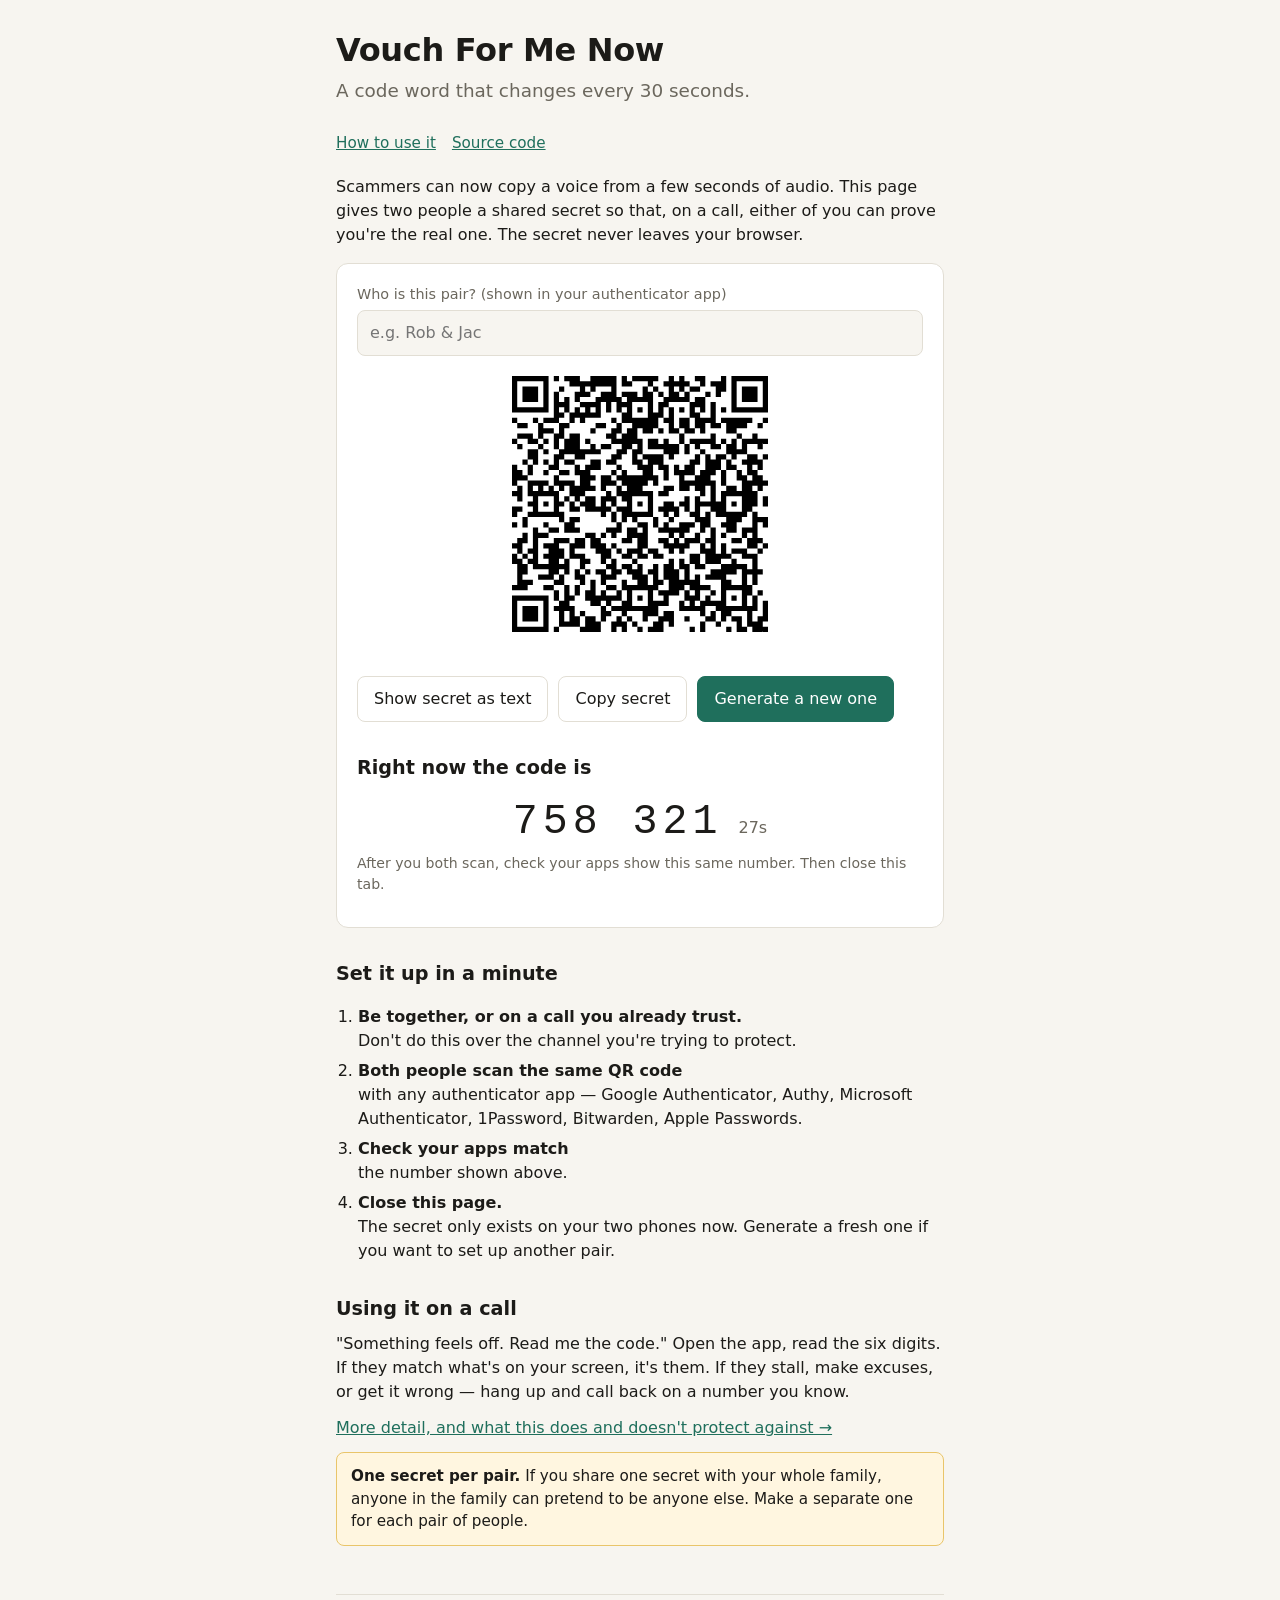
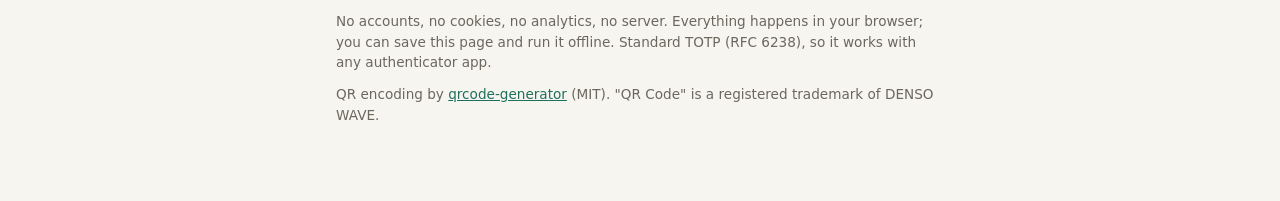
==== index.html @ cfa82a8f "Initial site: TOTP pair-code generator, how-to guide, security headers Static, no-backend generator " ====
<!doctype html>
<html lang="en">
<head>
<meta charset="utf-8">
<meta name="viewport" content="width=device-width, initial-scale=1">
<meta http-equiv="Content-Security-Policy" content="default-src 'none'; script-src 'self'; style-src 'self'; img-src 'self' data:; base-uri 'none'; form-action 'none'">
<meta name="referrer" content="no-referrer">
<meta name="description" content="A code word that changes every 30 seconds. Prove it's really you on a phone call, even if someone has cloned your voice.">
<title>Vouch For Me Now</title>
<link rel="stylesheet" href="style.css">
</head>
<body>
<main>
  <header>
    <h1>Vouch For Me Now</h1>
    <p class="tagline">A code word that changes every 30 seconds.</p>
  </header>

  <nav><a href="how-to-use.html">How to use it</a><a href="https://github.com/ilivewithian/vouchformenow">Source code</a></nav>

  <p>Scammers can now copy a voice from a few seconds of audio. This page gives two people a shared secret so that, on a call, either of you can prove you're the real one. The secret never leaves your browser.</p>

  <div id="unsupported" class="warn hidden">Your browser doesn't support the cryptography this page needs. Try a current version of Chrome, Firefox, Safari or Edge.</div>

  <section id="generator" class="panel">
    <label for="label">Who is this pair? (shown in your authenticator app)</label>
    <input type="text" id="label" placeholder="e.g. Rob & Jac" maxlength="40" autocomplete="off" spellcheck="false">

    <div class="qr-wrap" id="qr" aria-label="QR code containing the shared secret"></div>

    <div class="secret hidden" id="secret"></div>

    <div class="row">
      <button id="reveal">Show secret as text</button>
      <button id="copy">Copy secret</button>
      <button id="regen" class="primary">Generate a new one</button>
    </div>

    <h2>Right now the code is</h2>
    <div class="code-row">
      <span class="code" id="code">— —</span>
      <span class="countdown" id="countdown"></span>
    </div>
    <p class="small">After you both scan, check your apps show this same number. Then close this tab.</p>
  </section>

  <section>
    <h2>Set it up in a minute</h2>
    <ol class="steps">
      <li><strong>Be together, or on a call you already trust.</strong> Don't do this over the channel you're trying to protect.</li>
      <li><strong>Both people scan the same QR code</strong> with any authenticator app — Google Authenticator, Authy, Microsoft Authenticator, 1Password, Bitwarden, Apple Passwords.</li>
      <li><strong>Check your apps match</strong> the number shown above.</li>
      <li><strong>Close this page.</strong> The secret only exists on your two phones now. Generate a fresh one if you want to set up another pair.</li>
    </ol>
  </section>

  <section>
    <h2>Using it on a call</h2>
    <p>"Something feels off. Read me the code." Open the app, read the six digits. If they match what's on your screen, it's them. If they stall, make excuses, or get it wrong — hang up and call back on a number you know.</p>
    <p><a href="how-to-use.html">More detail, and what this does and doesn't protect against →</a></p>
  </section>

  <div class="warn">
    <strong>One secret per pair.</strong> If you share one secret with your whole family, anyone in the family can pretend to be anyone else. Make a separate one for each pair of people.
  </div>

  <footer>
    <p>No accounts, no cookies, no analytics, no server. Everything happens in your browser; you can save this page and run it offline. Standard TOTP (RFC 6238), so it works with any authenticator app.</p>
    <p>QR encoding by <a href="https://github.com/kazuhikoarase/qrcode-generator">qrcode-generator</a> (MIT). "QR Code" is a registered trademark of DENSO WAVE.</p>
  </footer>
</main>
<script src="vendor/qrcode.js"></script>
<script src="app.js"></script>
</body>
</html>
---- style.css ----
:root {
  --bg: #f7f5f0;
  --panel: #ffffff;
  --ink: #1c1b18;
  --muted: #6b675d;
  --line: #e2ded4;
  --accent: #1f6f5c;
  --accent-ink: #ffffff;
  --warn-bg: #fff6e0;
  --warn-line: #e9c56a;
  --mono: ui-monospace, "SF Mono", Menlo, Consolas, "Liberation Mono", monospace;
  --sans: system-ui, -apple-system, "Segoe UI", Roboto, Helvetica, Arial, sans-serif;
}
@media (prefers-color-scheme: dark) {
  :root {
    --bg: #15140f;
    --panel: #1f1e18;
    --ink: #ecebe6;
    --muted: #a39f94;
    --line: #35332b;
    --accent: #59b89d;
    --accent-ink: #0f1a16;
    --warn-bg: #2b2412;
    --warn-line: #8a6d1f;
  }
}
* { box-sizing: border-box; }
html, body { margin: 0; }
body {
  background: var(--bg);
  color: var(--ink);
  font-family: var(--sans);
  line-height: 1.5;
  -webkit-font-smoothing: antialiased;
}
main { max-width: 640px; margin: 0 auto; padding: 32px 16px 64px; }
header { margin-bottom: 28px; }
h1 { font-size: 2rem; line-height: 1.15; margin: 0 0 8px; letter-spacing: -0.01em; }
.tagline { font-size: 1.15rem; color: var(--muted); margin: 0; }
h2 { font-size: 1.2rem; margin: 32px 0 8px; }
p { margin: 0 0 12px; }
a { color: var(--accent); }
nav { font-size: .95rem; margin-bottom: 20px; }
nav a + a { margin-left: 16px; }

.panel {
  background: var(--panel);
  border: 1px solid var(--line);
  border-radius: 12px;
  padding: 20px;
  margin: 16px 0;
}
.qr-wrap { display: flex; justify-content: center; padding: 8px 0 16px; }
.qr-wrap svg { width: min(100%, 280px); height: auto; background: #fff; padding: 12px; border-radius: 8px; }
.secret {
  font-family: var(--mono);
  font-size: 1.05rem;
  letter-spacing: .08em;
  word-break: break-all;
  padding: 12px;
  border: 1px dashed var(--line);
  border-radius: 8px;
  text-align: center;
  user-select: all;
}
.code-row {
  display: flex;
  align-items: baseline;
  justify-content: center;
  gap: 16px;
  margin-top: 8px;
}
.code {
  font-family: var(--mono);
  font-size: 2.6rem;
  letter-spacing: .12em;
  font-variant-numeric: tabular-nums;
}
.countdown { color: var(--muted); font-variant-numeric: tabular-nums; }
.row { display: flex; flex-wrap: wrap; gap: 10px; margin-top: 16px; }
button {
  font: inherit;
  padding: 10px 16px;
  border-radius: 8px;
  border: 1px solid var(--line);
  background: var(--panel);
  color: var(--ink);
  cursor: pointer;
}
button.primary { background: var(--accent); color: var(--accent-ink); border-color: var(--accent); }
button:focus-visible { outline: 2px solid var(--accent); outline-offset: 2px; }
label { display: block; font-size: .9rem; color: var(--muted); margin-bottom: 4px; }
input[type=text] {
  font: inherit;
  width: 100%;
  padding: 10px 12px;
  border-radius: 8px;
  border: 1px solid var(--line);
  background: var(--bg);
  color: var(--ink);
}
.warn {
  background: var(--warn-bg);
  border: 1px solid var(--warn-line);
  border-radius: 8px;
  padding: 12px 14px;
  font-size: .95rem;
}
ol, ul { padding-left: 22px; }
li { margin-bottom: 6px; }
.small { font-size: .88rem; color: var(--muted); }
.steps li strong { display: block; }
footer { margin-top: 48px; font-size: .85rem; color: var(--muted); border-top: 1px solid var(--line); padding-top: 16px; }
.hidden { display: none; }
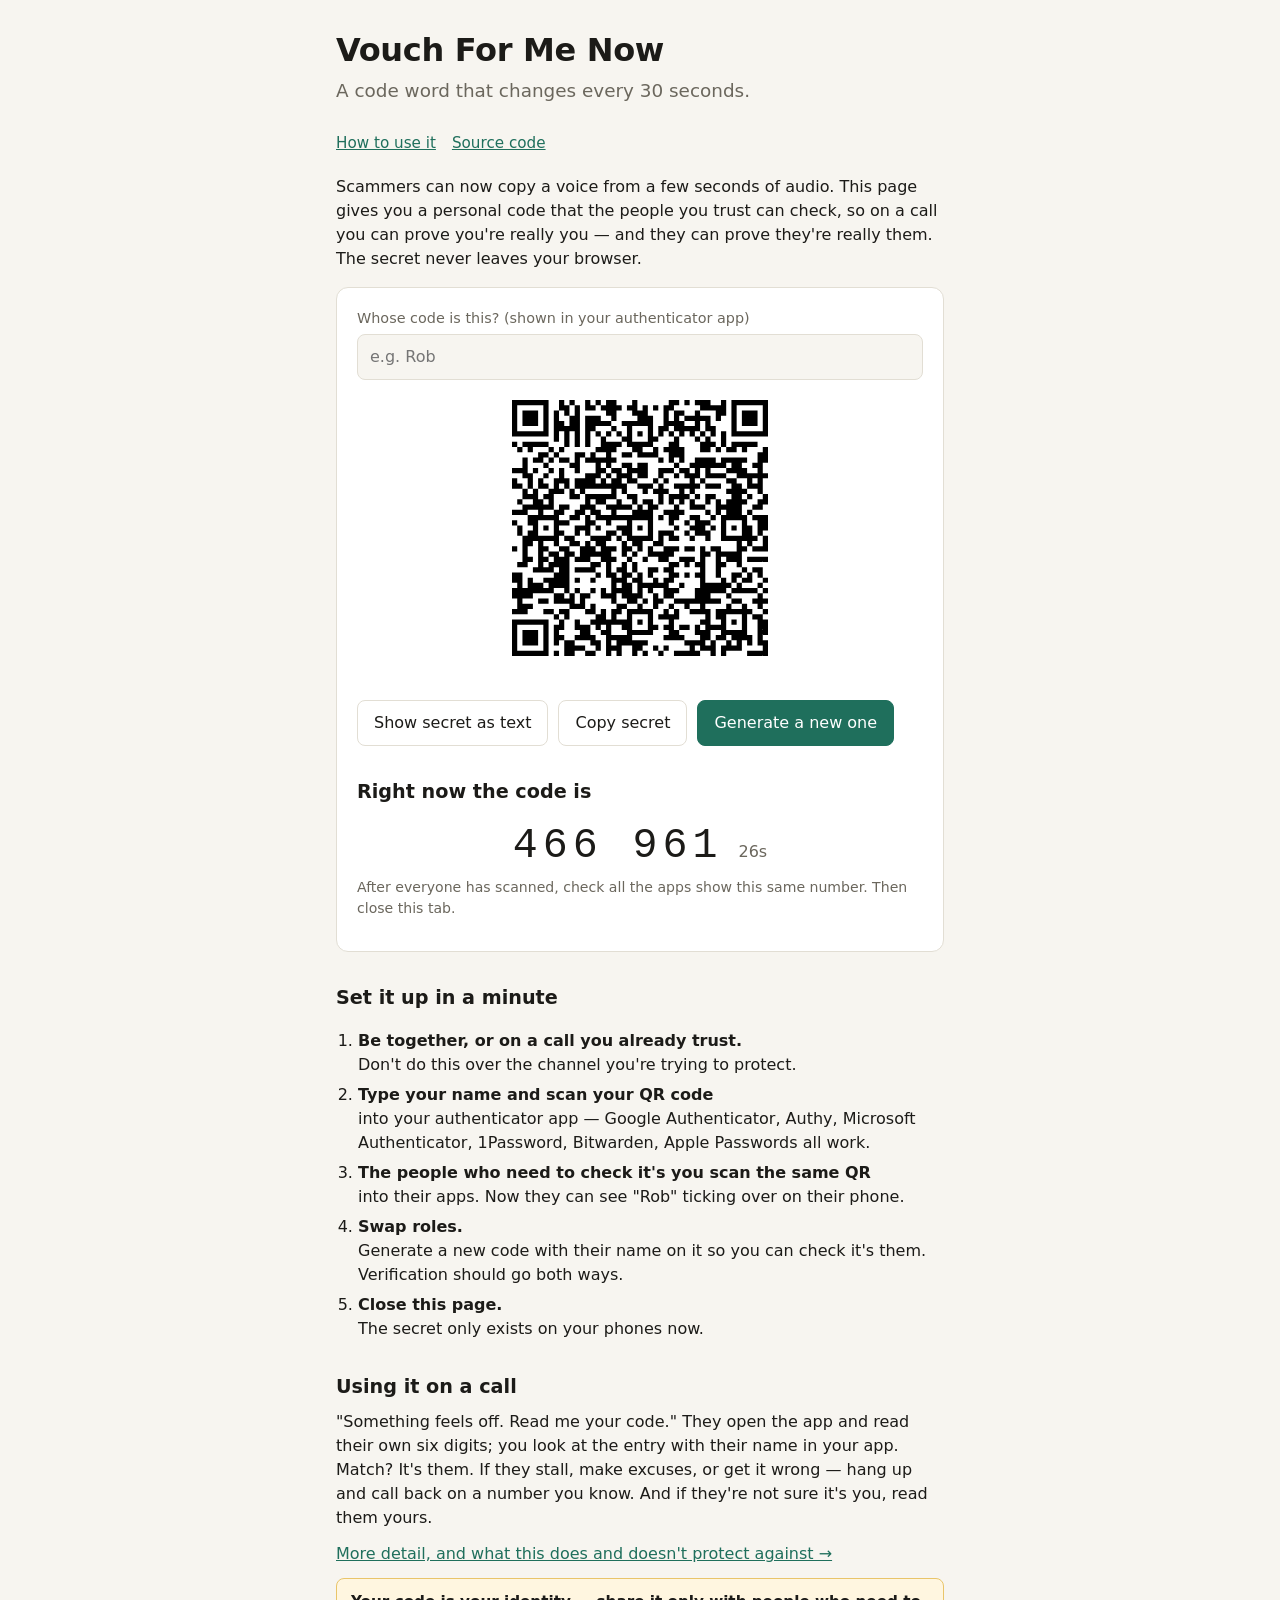
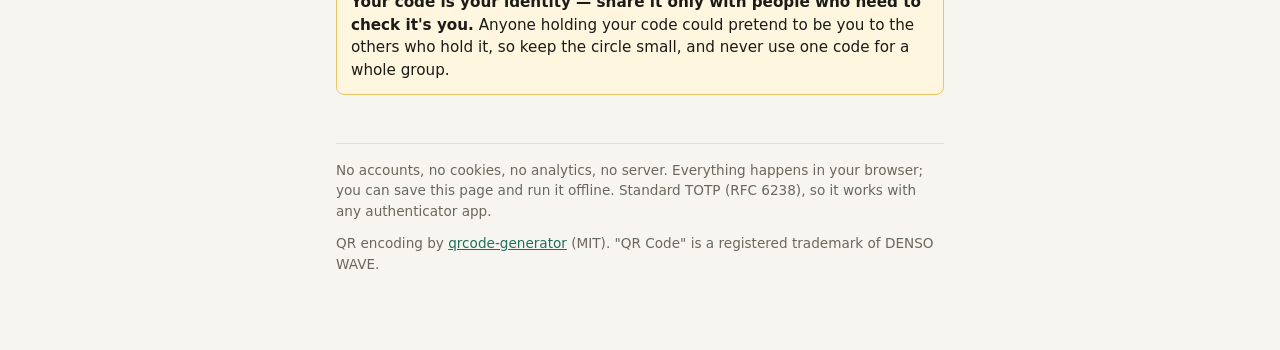
==== commit 34deff85: "Switch to per-person codes so verification runs both ways Each person generates their own code; the " ====
--- a/index.html
+++ b/index.html
@@ -18,13 +18,13 @@
 
   <nav><a href="how-to-use.html">How to use it</a><a href="https://github.com/ilivewithian/vouchformenow">Source code</a></nav>
 
-  <p>Scammers can now copy a voice from a few seconds of audio. This page gives two people a shared secret so that, on a call, either of you can prove you're the real one. The secret never leaves your browser.</p>
+  <p>Scammers can now copy a voice from a few seconds of audio. This page gives you a personal code that the people you trust can check, so on a call you can prove you're really you — and they can prove they're really them. The secret never leaves your browser.</p>
 
   <div id="unsupported" class="warn hidden">Your browser doesn't support the cryptography this page needs. Try a current version of Chrome, Firefox, Safari or Edge.</div>
 
   <section id="generator" class="panel">
-    <label for="label">Who is this pair? (shown in your authenticator app)</label>
-    <input type="text" id="label" placeholder="e.g. Rob & Jac" maxlength="40" autocomplete="off" spellcheck="false">
+    <label for="label">Whose code is this? (shown in your authenticator app)</label>
+    <input type="text" id="label" placeholder="e.g. Rob" maxlength="40" autocomplete="off" spellcheck="false">
 
     <div class="qr-wrap" id="qr" aria-label="QR code containing the shared secret"></div>
 
@@ -41,27 +41,28 @@
       <span class="code" id="code">— —</span>
       <span class="countdown" id="countdown"></span>
     </div>
-    <p class="small">After you both scan, check your apps show this same number. Then close this tab.</p>
+    <p class="small">After everyone has scanned, check all the apps show this same number. Then close this tab.</p>
   </section>
 
   <section>
     <h2>Set it up in a minute</h2>
     <ol class="steps">
       <li><strong>Be together, or on a call you already trust.</strong> Don't do this over the channel you're trying to protect.</li>
-      <li><strong>Both people scan the same QR code</strong> with any authenticator app — Google Authenticator, Authy, Microsoft Authenticator, 1Password, Bitwarden, Apple Passwords.</li>
-      <li><strong>Check your apps match</strong> the number shown above.</li>
-      <li><strong>Close this page.</strong> The secret only exists on your two phones now. Generate a fresh one if you want to set up another pair.</li>
+      <li><strong>Type your name and scan your QR code</strong> into your authenticator app — Google Authenticator, Authy, Microsoft Authenticator, 1Password, Bitwarden, Apple Passwords all work.</li>
+      <li><strong>The people who need to check it's you scan the same QR</strong> into their apps. Now they can see "Rob" ticking over on their phone.</li>
+      <li><strong>Swap roles.</strong> Generate a new code with their name on it so you can check it's them. Verification should go both ways.</li>
+      <li><strong>Close this page.</strong> The secret only exists on your phones now.</li>
     </ol>
   </section>
 
   <section>
     <h2>Using it on a call</h2>
-    <p>"Something feels off. Read me the code." Open the app, read the six digits. If they match what's on your screen, it's them. If they stall, make excuses, or get it wrong — hang up and call back on a number you know.</p>
+    <p>"Something feels off. Read me your code." They open the app and read their own six digits; you look at the entry with their name in your app. Match? It's them. If they stall, make excuses, or get it wrong — hang up and call back on a number you know. And if they're not sure it's you, read them yours.</p>
     <p><a href="how-to-use.html">More detail, and what this does and doesn't protect against →</a></p>
   </section>
 
   <div class="warn">
-    <strong>One secret per pair.</strong> If you share one secret with your whole family, anyone in the family can pretend to be anyone else. Make a separate one for each pair of people.
+    <strong>Your code is your identity — share it only with people who need to check it's you.</strong> Anyone holding your code could pretend to be you to the others who hold it, so keep the circle small, and never use one code for a whole group.
   </div>
 
   <footer>
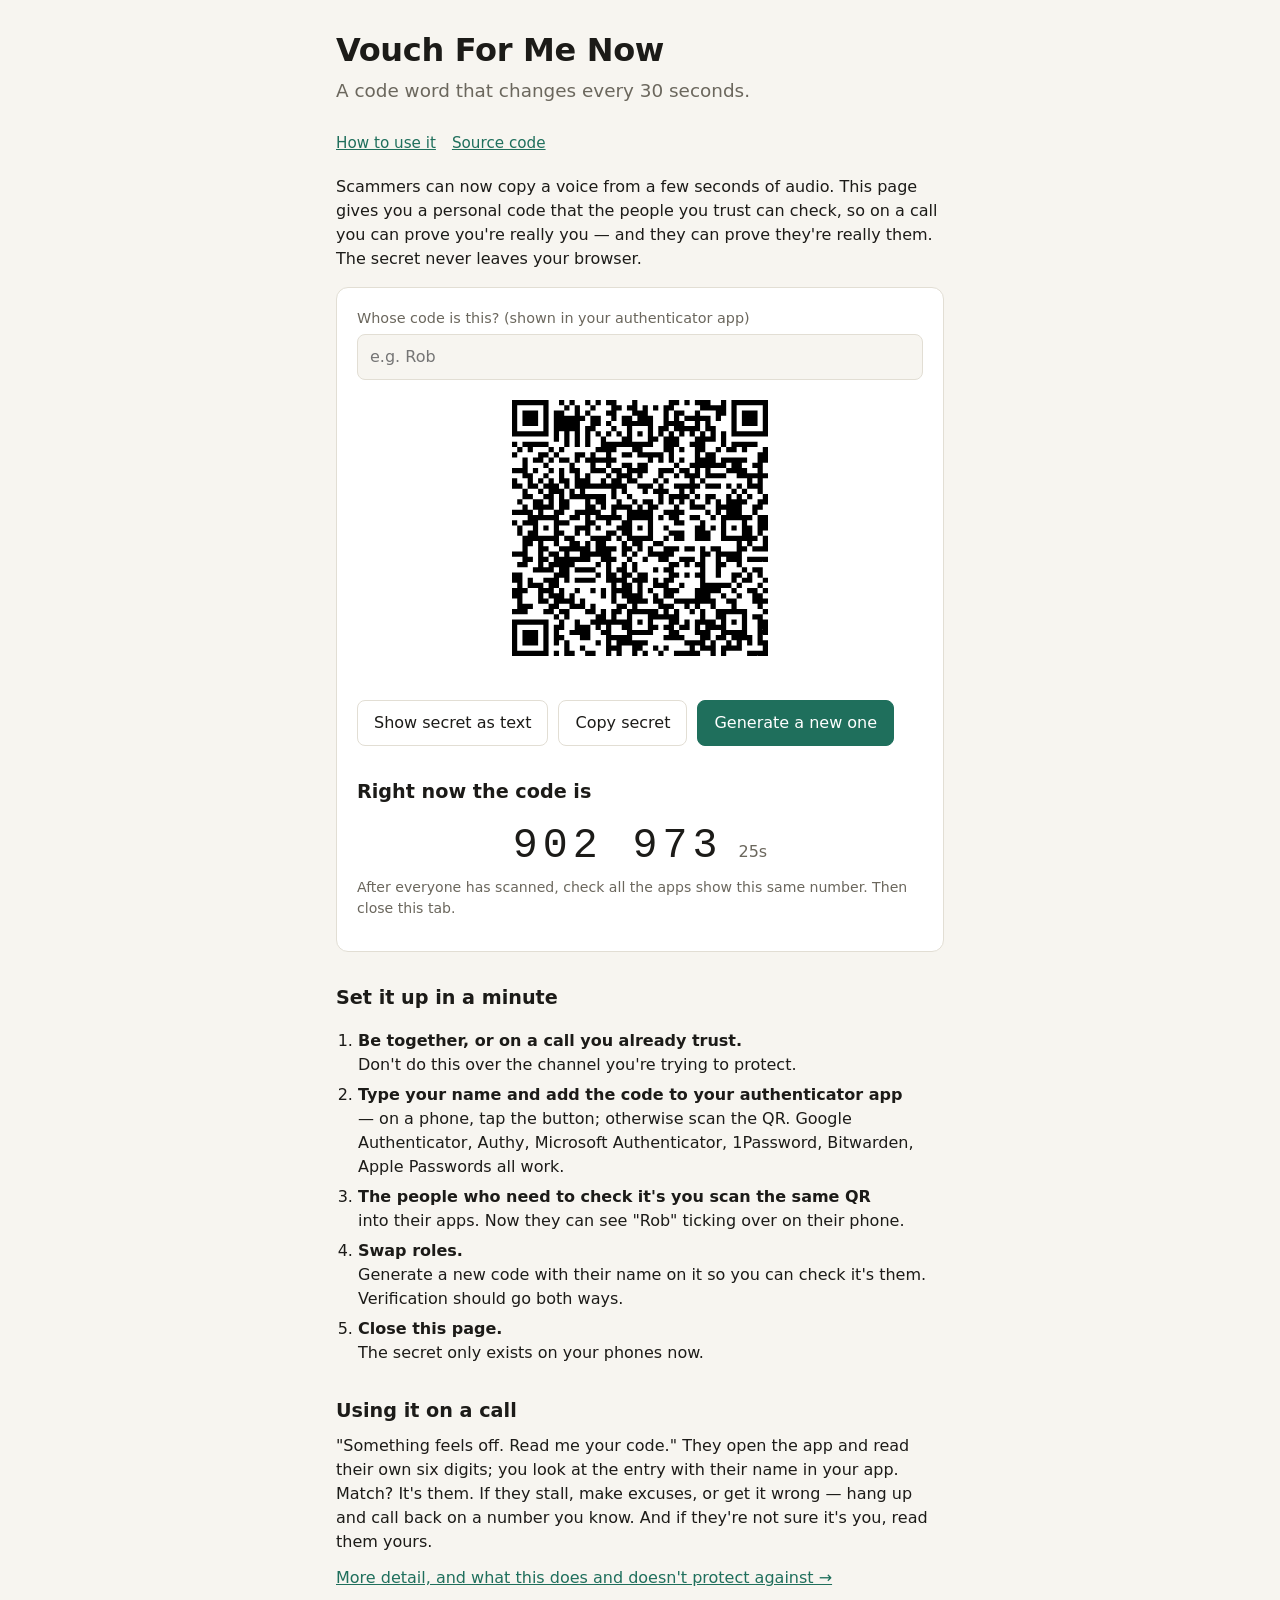
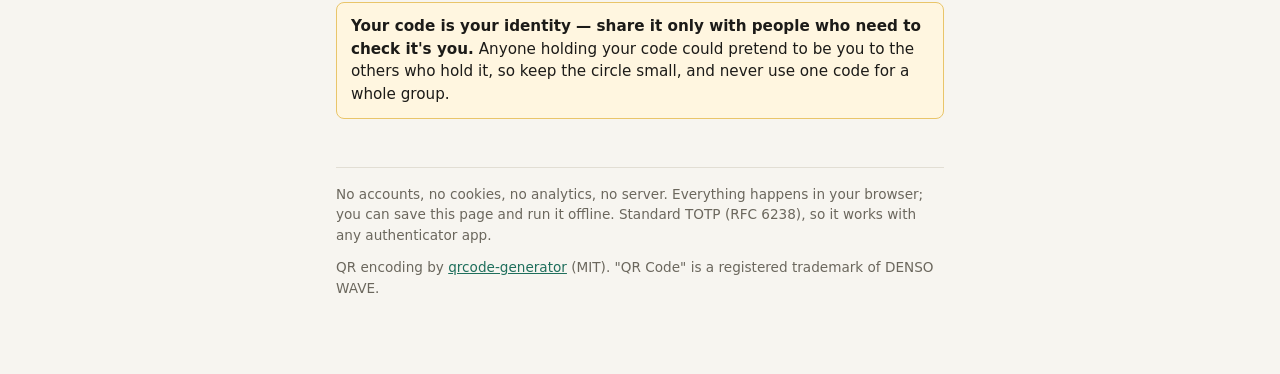
==== commit 2f24cb6b: "Add "Add to my authenticator app" otpauth:// link on mobile The link uses the same otpauth URI as th" ====
--- a/index.html
+++ b/index.html
@@ -30,6 +30,8 @@
 
     <div class="secret hidden" id="secret"></div>
 
+    <a id="addlink" class="button primary mobile-only" href="#">Add to my authenticator app</a>
+
     <div class="row">
       <button id="reveal">Show secret as text</button>
       <button id="copy">Copy secret</button>
@@ -48,7 +50,7 @@
     <h2>Set it up in a minute</h2>
     <ol class="steps">
       <li><strong>Be together, or on a call you already trust.</strong> Don't do this over the channel you're trying to protect.</li>
-      <li><strong>Type your name and scan your QR code</strong> into your authenticator app — Google Authenticator, Authy, Microsoft Authenticator, 1Password, Bitwarden, Apple Passwords all work.</li>
+      <li><strong>Type your name and add the code to your authenticator app</strong> — on a phone, tap the button; otherwise scan the QR. Google Authenticator, Authy, Microsoft Authenticator, 1Password, Bitwarden, Apple Passwords all work.</li>
       <li><strong>The people who need to check it's you scan the same QR</strong> into their apps. Now they can see "Rob" ticking over on their phone.</li>
       <li><strong>Swap roles.</strong> Generate a new code with their name on it so you can check it's them. Verification should go both ways.</li>
       <li><strong>Close this page.</strong> The secret only exists on your phones now.</li>
--- a/style.css
+++ b/style.css
@@ -87,7 +87,20 @@
   color: var(--ink);
   cursor: pointer;
 }
-button.primary { background: var(--accent); color: var(--accent-ink); border-color: var(--accent); }
+button.primary, .button.primary { background: var(--accent); color: var(--accent-ink); border-color: var(--accent); }
+.button {
+  display: block;
+  text-align: center;
+  text-decoration: none;
+  padding: 12px 16px;
+  border-radius: 8px;
+  border: 1px solid var(--line);
+  margin-top: 12px;
+}
+.mobile-only { display: none; }
+@media (pointer: coarse), (max-width: 600px) {
+  .mobile-only { display: block; }
+}
 button:focus-visible { outline: 2px solid var(--accent); outline-offset: 2px; }
 label { display: block; font-size: .9rem; color: var(--muted); margin-bottom: 4px; }
 input[type=text] {
